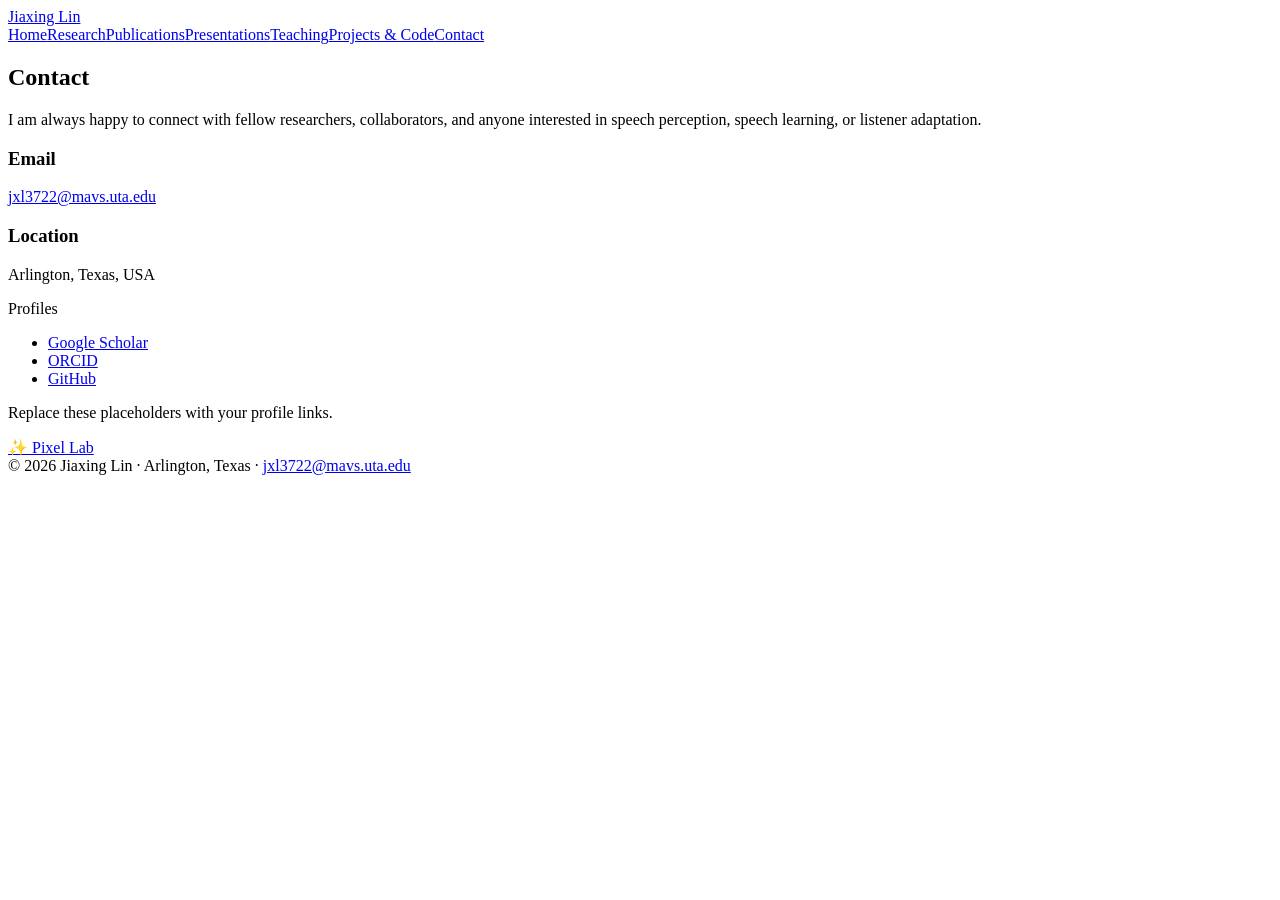
==== contact.html @ 2e75bb26 "Add files via upload" ====
<!doctype html><html lang="en"><head><meta charset="utf-8"><meta name="viewport" content="width=device-width, initial-scale=1"><title>Contact · Jiaxing Lin</title><link rel="stylesheet" href="css/style.css"></head><body>
<header class="topbar"><div class="wrap nav"><a class="brand" href="index.html">Jiaxing Lin</a><nav class="links"><a href="index.html">Home</a><a href="research.html">Research</a><a href="publications.html">Publications</a><a href="presentations.html">Presentations</a><a href="teaching.html">Teaching</a><a href="projects.html">Projects &amp; Code</a><a href="contact.html">Contact</a></nav></div></header>
<main class="section"><div class="wrap two-col"><section class="panel"><h1 class="section-title">Contact</h1><p>I am always happy to connect with fellow researchers, collaborators, and anyone interested in speech perception, speech learning, or listener adaptation.</p><div class="contact-grid"><article class="card"><h3>Email</h3><p><a href="mailto:jxl3722@mavs.uta.edu">jxl3722@mavs.uta.edu</a></p></article><article class="card"><h3>Location</h3><p>Arlington, Texas, USA</p></article></div></section><aside class="panel"><p class="subhead">Profiles</p><ul class="entry-list"><li class="entry"><a href="#">Google Scholar</a></li><li class="entry"><a href="#">ORCID</a></li><li class="entry"><a href="#">GitHub</a></li></ul><p class="entry-meta">Replace these placeholders with your profile links.</p></aside></div></main><a class="pixel-link" href="pixel-lab.html">✨ Pixel Lab</a><footer class="footer"><div class="wrap">© 2026 Jiaxing Lin · Arlington, Texas · <a href="mailto:jxl3722@mavs.uta.edu">jxl3722@mavs.uta.edu</a></div></footer><script src="js/main.js"></script></body></html>
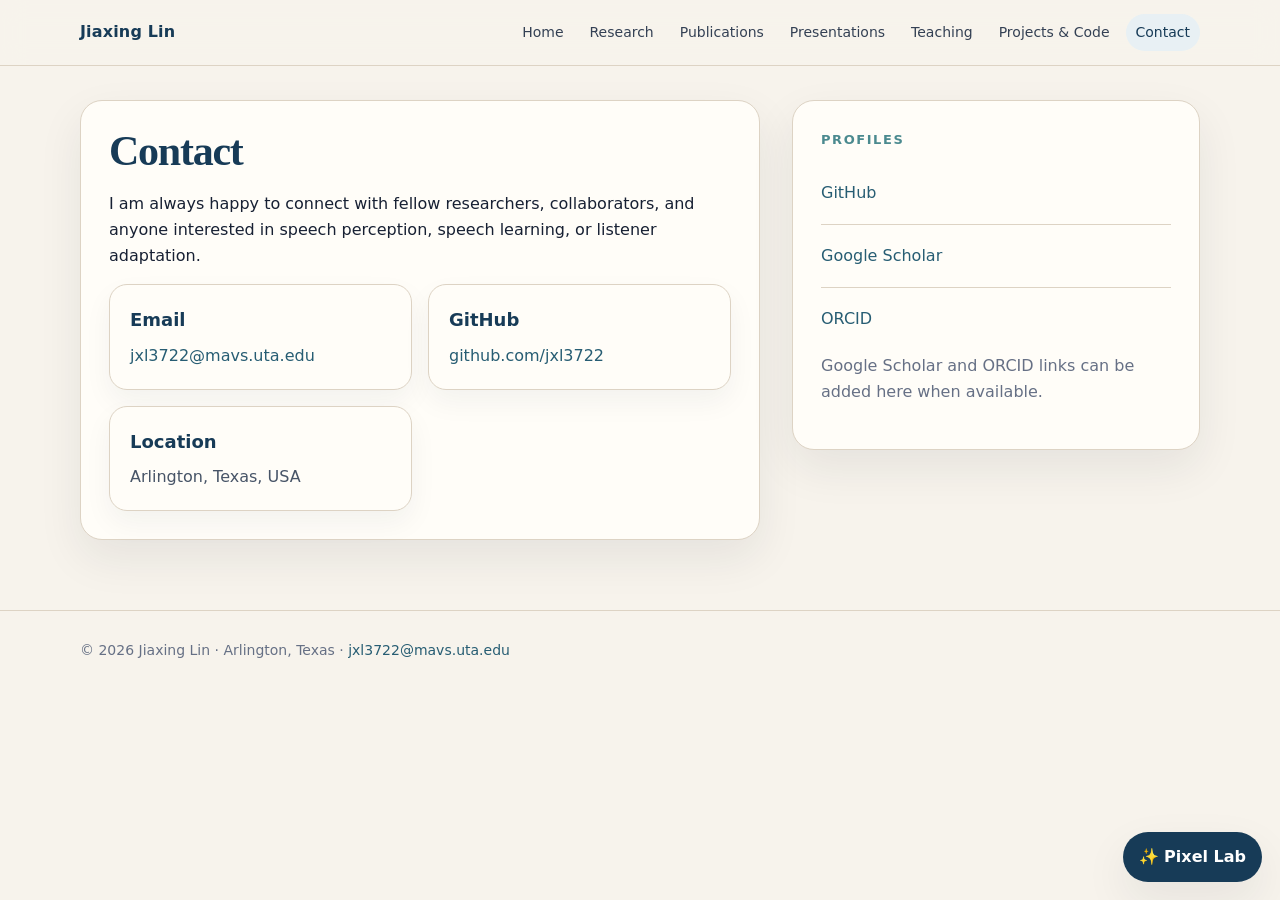
==== commit a02dde38: "contact.html" ====
--- a/contact.html
+++ b/contact.html
@@ -1,3 +1,97 @@
-<!doctype html><html lang="en"><head><meta charset="utf-8"><meta name="viewport" content="width=device-width, initial-scale=1"><title>Contact · Jiaxing Lin</title><link rel="stylesheet" href="css/style.css"></head><body>
-<header class="topbar"><div class="wrap nav"><a class="brand" href="index.html">Jiaxing Lin</a><nav class="links"><a href="index.html">Home</a><a href="research.html">Research</a><a href="publications.html">Publications</a><a href="presentations.html">Presentations</a><a href="teaching.html">Teaching</a><a href="projects.html">Projects &amp; Code</a><a href="contact.html">Contact</a></nav></div></header>
-<main class="section"><div class="wrap two-col"><section class="panel"><h1 class="section-title">Contact</h1><p>I am always happy to connect with fellow researchers, collaborators, and anyone interested in speech perception, speech learning, or listener adaptation.</p><div class="contact-grid"><article class="card"><h3>Email</h3><p><a href="mailto:jxl3722@mavs.uta.edu">jxl3722@mavs.uta.edu</a></p></article><article class="card"><h3>Location</h3><p>Arlington, Texas, USA</p></article></div></section><aside class="panel"><p class="subhead">Profiles</p><ul class="entry-list"><li class="entry"><a href="#">Google Scholar</a></li><li class="entry"><a href="#">ORCID</a></li><li class="entry"><a href="#">GitHub</a></li></ul><p class="entry-meta">Replace these placeholders with your profile links.</p></aside></div></main><a class="pixel-link" href="pixel-lab.html">✨ Pixel Lab</a><footer class="footer"><div class="wrap">© 2026 Jiaxing Lin · Arlington, Texas · <a href="mailto:jxl3722@mavs.uta.edu">jxl3722@mavs.uta.edu</a></div></footer><script src="js/main.js"></script></body></html>+<!doctype html>
+<html lang="en">
+<head>
+  <meta charset="utf-8">
+  <meta name="viewport" content="width=device-width, initial-scale=1">
+  <title>Contact · Jiaxing Lin</title>
+  <meta name="description" content="Contact Jiaxing Lin, Ph.D. student in Linguistics at the University of Texas at Arlington.">
+  <link rel="stylesheet" href="css/style.css">
+</head>
+
+<body>
+<header class="topbar">
+  <div class="wrap nav">
+    <a class="brand" href="index.html">Jiaxing Lin</a>
+    <nav class="links">
+      <a href="index.html">Home</a>
+      <a href="research.html">Research</a>
+      <a href="publications.html">Publications</a>
+      <a href="presentations.html">Presentations</a>
+      <a href="teaching.html">Teaching</a>
+      <a href="projects.html">Projects &amp; Code</a>
+      <a href="contact.html">Contact</a>
+    </nav>
+  </div>
+</header>
+
+<main class="section">
+  <div class="wrap two-col">
+    <section class="panel">
+      <h1 class="section-title">Contact</h1>
+
+      <p>
+        I am always happy to connect with fellow researchers, collaborators,
+        and anyone interested in speech perception, speech learning, or
+        listener adaptation.
+      </p>
+
+      <div class="contact-grid">
+        <article class="card">
+          <h3>Email</h3>
+          <p>
+            <a href="mailto:jxl3722@mavs.uta.edu">jxl3722@mavs.uta.edu</a>
+          </p>
+        </article>
+
+        <article class="card">
+          <h3>GitHub</h3>
+          <p>
+            <a href="https://github.com/jxl3722" target="_blank" rel="noopener">
+              github.com/jxl3722
+            </a>
+          </p>
+        </article>
+
+        <article class="card">
+          <h3>Location</h3>
+          <p>Arlington, Texas, USA</p>
+        </article>
+      </div>
+    </section>
+
+    <aside class="panel">
+      <p class="subhead">Profiles</p>
+
+      <ul class="entry-list">
+        <li class="entry">
+          <a href="https://github.com/jxl3722" target="_blank" rel="noopener">
+            GitHub
+          </a>
+        </li>
+        <li class="entry">
+          <a href="#">Google Scholar</a>
+        </li>
+        <li class="entry">
+          <a href="#">ORCID</a>
+        </li>
+      </ul>
+
+      <p class="entry-meta">
+        Google Scholar and ORCID links can be added here when available.
+      </p>
+    </aside>
+  </div>
+</main>
+
+<a class="pixel-link" href="pixel-lab.html">✨ Pixel Lab</a>
+
+<footer class="footer">
+  <div class="wrap">
+    © 2026 Jiaxing Lin · Arlington, Texas ·
+    <a href="mailto:jxl3722@mavs.uta.edu">jxl3722@mavs.uta.edu</a>
+  </div>
+</footer>
+
+<script src="js/main.js"></script>
+</body>
+</html>
--- a/css/style.css
+++ b/css/style.css
@@ -0,0 +1,50 @@
+:root{
+  --ink:#172033;--muted:#667085;--bg:#f7f3ec;--paper:#fffdf8;--line:#ddd3c4;
+  --blue:#173b57;--blue2:#275d73;--teal:#4b8a8f;--orange:#c46a3a;--sage:#e8efe8;
+  --soft-blue:#e8f0f4;--soft-orange:#f7e7d9;--shadow:0 18px 45px rgba(23,32,51,.08);
+  --sans:Inter, ui-sans-serif, system-ui, -apple-system, BlinkMacSystemFont, "Segoe UI", Arial, sans-serif;
+  --serif:Literata, Georgia, "Times New Roman", serif;
+}
+*{box-sizing:border-box}html{scroll-behavior:smooth}body{margin:0;background:var(--bg);color:var(--ink);font-family:var(--sans);line-height:1.62;font-size:16px}a{color:var(--blue2);text-decoration:none}a:hover{text-decoration:underline}.wrap{width:min(1120px,92vw);margin:0 auto}.topbar{position:sticky;top:0;z-index:10;background:rgba(247,243,236,.92);backdrop-filter:blur(12px);border-bottom:1px solid var(--line)}.nav{display:flex;align-items:center;justify-content:space-between;gap:24px;padding:14px 0}.brand{font-weight:800;color:var(--blue);letter-spacing:.01em}.links{display:flex;gap:6px;flex-wrap:wrap;justify-content:flex-end}.links a{color:#344054;font-size:14px;padding:7px 10px;border-radius:999px}.links a.active,.links a:hover{background:var(--soft-blue);color:var(--blue);text-decoration:none}.hero{padding:56px 0 36px}.hero-grid,.two-col{display:grid;grid-template-columns:minmax(0,1.25fr) minmax(280px,.75fr);gap:32px;align-items:start}.eyebrow{font-size:13px;text-transform:uppercase;letter-spacing:.12em;color:var(--teal);font-weight:800;margin:0 0 10px}.h1{font-family:var(--serif);font-size:clamp(48px,7vw,78px);line-height:.98;margin:0 0 18px;color:var(--blue);letter-spacing:-.04em}.lead{font-size:20px;max-width:760px;color:#344054;margin:0 0 22px}.chips{display:flex;gap:10px;flex-wrap:wrap}.chip{border:1px solid var(--line);background:var(--paper);padding:7px 11px;border-radius:999px;font-size:14px;color:#344054}.panel{background:var(--paper);border:1px solid var(--line);border-radius:22px;box-shadow:var(--shadow);padding:28px}.photo-card{text-align:center}.profile-photo{width:220px;height:270px;object-fit:cover;border-radius:18px;border:1px solid var(--line);background:linear-gradient(135deg,var(--soft-blue),var(--soft-orange));display:block;margin:0 auto 16px}.photo-fallback{width:220px;height:270px;border-radius:18px;border:1px dashed #b8aa96;background:linear-gradient(135deg,var(--soft-blue),var(--soft-orange));display:flex;align-items:center;justify-content:center;margin:0 auto 16px;color:var(--muted);font-weight:700}.photo-card h2{font-family:var(--serif);font-size:26px;margin:0 0 4px;color:var(--blue)}.photo-card p{margin:2px 0;color:var(--muted)}.section{padding:34px 0}.section-title{font-family:var(--serif);font-size:42px;line-height:1.05;margin:0 0 18px;color:var(--blue);letter-spacing:-.03em}.subhead{font-size:13px;text-transform:uppercase;letter-spacing:.12em;font-weight:800;color:var(--teal);margin:0 0 8px}.cards{display:grid;grid-template-columns:repeat(3,minmax(0,1fr));gap:16px;margin-top:22px}.card{background:var(--paper);border:1px solid var(--line);border-radius:18px;padding:20px;box-shadow:0 12px 28px rgba(23,32,51,.05)}.card h3{margin:0 0 8px;color:var(--blue);font-size:18px}.card p{margin:0;color:#475467}.entry-list{list-style:none;margin:12px 0 0;padding:0}.entry{padding:18px 0;border-bottom:1px solid var(--line)}.entry:last-child{border-bottom:0}.entry-title{font-weight:800;color:var(--ink)}.entry-meta{color:var(--muted);margin-top:4px}.badge{display:inline-block;background:var(--soft-orange);color:#8b3f19;border:1px solid #edc6aa;padding:3px 8px;border-radius:999px;font-size:12px;font-weight:800;margin-left:6px}.diagram{background:linear-gradient(135deg,var(--soft-blue),#fff);border:1px solid var(--line);border-radius:20px;padding:22px}.wave{height:72px;display:flex;gap:4px;align-items:center;justify-content:center;border-radius:14px;background:#fff;border:1px solid var(--line);overflow:hidden}.wave span{width:7px;border-radius:999px;background:var(--teal)}.flow{display:flex;gap:10px;align-items:center;justify-content:space-between;flex-wrap:wrap}.step{text-align:center;min-width:90px}.step .icon{display:block;font-size:30px;margin-bottom:6px}.arrow{color:var(--orange);font-weight:900}.question{display:grid;grid-template-columns:34px 1fr;gap:10px;align-items:start;margin:12px 0}.num{background:var(--blue);color:white;border-radius:50%;width:30px;height:30px;display:flex;align-items:center;justify-content:center;font-weight:800}.timeline{position:relative;padding-left:22px}.timeline:before{content:"";position:absolute;left:7px;top:6px;bottom:6px;width:2px;background:var(--teal)}.timeline-item{position:relative;margin-bottom:16px}.timeline-item:before{content:"";position:absolute;left:-20px;top:6px;width:12px;height:12px;border-radius:50%;background:var(--orange);border:3px solid var(--paper);box-shadow:0 0 0 1px var(--orange)}.split{display:grid;grid-template-columns:minmax(0,1fr) 320px;gap:26px}.side-stack{display:grid;gap:16px}.svg-icon{width:100%;height:190px}.contact-grid{display:grid;grid-template-columns:repeat(2,minmax(0,1fr));gap:16px}.footer{padding:28px 0 42px;color:var(--muted);font-size:14px;border-top:1px solid var(--line);margin-top:36px}.pixel-link{position:fixed;right:18px;bottom:18px;background:var(--blue);color:white;border:0;border-radius:999px;padding:12px 16px;box-shadow:var(--shadow);font-weight:800;z-index:20}.pixel-link:hover{text-decoration:none;background:var(--blue2)}
+.pixel-page{background:#102d42;color:#fff;min-height:100vh;font-family:var(--sans)}.pixel-shell{width:min(1060px,94vw);margin:0 auto;padding:26px 0}.pixel-box{background:#fff4d7;color:#172033;border:6px solid #173b57;box-shadow:8px 8px 0 rgba(0,0,0,.18);border-radius:10px;padding:26px}.pixel-title{font-family:var(--serif);font-size:56px;color:#173b57;margin:0 0 10px}.pixel-grid{display:grid;grid-template-columns:1fr 330px;gap:20px}.pixel-nav{display:flex;gap:8px;flex-wrap:wrap;margin-bottom:18px}.pixel-nav a{background:#2f6d80;color:#fff;padding:8px 12px;border-radius:8px;border:2px solid #0d2636}.pixel-nav a:hover{background:#f2c66d;color:#172033;text-decoration:none}.pixel-card{background:#fff9eb;border:3px solid #173b57;border-radius:8px;padding:16px;margin:14px 0}.mini-pixel{background:#e8efe8;border:3px solid #3f6f43;border-radius:8px;padding:14px;margin-bottom:12px}.pixel-avatar{height:330px;background:linear-gradient(#8ecae6 0 45%,#7ab77c 45% 55%,#7a4d2e 55%);border:5px solid #9d6b35;border-radius:8px;position:relative;overflow:hidden}.pixel-head{position:absolute;left:50%;top:70px;transform:translateX(-50%);width:120px;height:120px;background:#f1c29c;border:5px solid #5e3928;border-radius:35%}.pixel-hair{position:absolute;left:50%;top:48px;transform:translateX(-50%);width:140px;height:70px;background:#1e2225;border-radius:48% 52% 35% 35%}.pixel-body{position:absolute;left:50%;top:185px;transform:translateX(-50%);width:190px;height:120px;background:#1f5a7a;border:5px solid #0d2636;border-bottom:0;border-radius:24px 24px 0 0}.pixel-desk{position:absolute;bottom:0;left:0;right:0;height:70px;background:#7a4d2e;border-top:5px solid #51331f}.pixel-label{position:absolute;bottom:18px;left:20px;background:#51331f;color:#fff4d7;border:3px solid #d7a86e;padding:4px 10px;font-weight:800}.pixel-widget-row{display:grid;grid-template-columns:repeat(3,minmax(0,1fr));gap:14px;margin-top:16px}.pixel-widget{background:#fff9eb;color:#172033;border:4px solid #173b57;border-radius:8px;padding:14px}.pixel-widget h3{margin:0 0 8px;color:#173b57}.back-clean{position:fixed;right:18px;bottom:18px;background:#f2c66d;color:#172033;border-radius:999px;padding:12px 16px;font-weight:900;box-shadow:0 12px 30px rgba(0,0,0,.25)}
+@media(max-width:900px){.hero-grid,.two-col,.split,.pixel-grid{grid-template-columns:1fr}.cards,.contact-grid,.pixel-widget-row{grid-template-columns:1fr}.links{justify-content:flex-start}.nav{align-items:flex-start;flex-direction:column}.profile-photo,.photo-fallback{width:190px;height:230px;margin-left:0}.photo-card{text-align:left}.h1{font-size:50px}.section-title{font-size:34px}}
+
+/* v13 refinements */
+.figure-card{background:transparent;border:0;box-shadow:none;padding:0}.figure-card img{display:block;width:100%;height:auto;border-radius:22px;box-shadow:var(--shadow)}
+.teaching-page .section-title{font-size:34px}.teaching-page h3{font-size:20px;margin-top:20px}.teaching-page .panel{padding:24px}.teaching-page .entry{padding:13px 0}.teaching-page .entry-title{font-size:16px}.teaching-page .entry-meta{font-size:15px}.teaching-page .side-stack .panel,.teaching-page .side-stack .diagram{padding:22px}.teaching-page .chip{font-size:13px;padding:6px 10px}.teaching-page .timeline-item{font-size:15px;line-height:1.45;margin-bottom:12px}
+.pixel-page{background:#102d42}.pixel-shell{width:min(1120px,94vw);padding:24px 0 72px}.pixel-lab-hero{margin-top:18px}.pixel-lab-image{display:block;width:100%;height:auto;border-radius:8px;box-shadow:0 22px 60px rgba(0,0,0,.35)}.back-clean{font-family:var(--sans)}
+@media(max-width:900px){.teaching-page .section-title{font-size:30px}.pixel-shell{width:96vw}}
+
+
+/* v14 refinements */
+.research-layout{grid-template-columns:minmax(0,1fr) 420px;align-items:start}
+.research-figure-card img{width:100%;height:auto;border-radius:24px}
+.research-page .entry-desc{margin:8px 0 0;color:#475467}
+.teaching-page .section-title{font-size:30px}
+.teaching-page h3{font-size:18px;margin-top:16px;margin-bottom:4px}
+.teaching-page .panel{padding:22px}
+.teaching-page .entry{padding:10px 0}
+.teaching-page .entry-title{font-size:15px;line-height:1.35}
+.teaching-page .entry-meta{font-size:14px;line-height:1.35}
+.teaching-page .subhead{font-size:12px}
+.teaching-page .chip{font-size:12px;padding:5px 9px}
+.teaching-page .timeline-item{font-size:14px;line-height:1.35;margin-bottom:10px}
+.presentations-page .panel p{max-width:62ch}
+.minimalist-pixel{display:flex;align-items:flex-start;justify-content:center;background:#102d42;padding:26px 14px 88px}
+.pixel-poster-shell{width:min(1180px,96vw)}
+.pixel-lab-poster{display:block;width:100%;height:auto;border-radius:10px;box-shadow:0 24px 70px rgba(0,0,0,.35)}
+@media(max-width:1100px){.research-layout{grid-template-columns:1fr}.minimalist-pixel{padding-top:16px}}
+@media(max-width:900px){.teaching-page .section-title{font-size:28px}.teaching-page .entry-title{font-size:14px}.teaching-page .entry-meta,.teaching-page .timeline-item{font-size:13px}}
+
+
+/* v15 content refinements */
+.home-cycle .figure-card img{width:100%;height:auto;border-radius:26px;display:block}
+.home-cycle .panel{display:flex;flex-direction:column;justify-content:center}
+.hero .chips .chip{margin-bottom:8px}
+
+
+/* v17 information architecture refinements */
+.home-about{padding-bottom:20px}.home-about p:not(.eyebrow):not(.lead){max-width:780px;color:#344054}.home-support{padding-top:18px;padding-bottom:18px}.home-support .two-col{grid-template-columns:minmax(0,.92fr) minmax(300px,.8fr)}
+.research-intro{margin-bottom:24px}.adaptation-feature{margin-bottom:26px}.adaptation-feature img{display:block;width:100%;height:auto;border-radius:26px;box-shadow:var(--shadow);border:1px solid var(--line);background:white}.research-lower{grid-template-columns:minmax(0,1fr) 360px}.research-page .section-title{margin-bottom:12px}.research-page .panel h3:first-of-type{margin-top:4px}
+.teaching-page{font-size:14px}.teaching-page .section-title{font-size:26px}.teaching-page h3{font-size:16px;margin-top:12px;margin-bottom:2px}.teaching-page .panel{padding:18px}.teaching-page .entry{padding:7px 0}.teaching-page .entry-title{font-size:13.5px;line-height:1.28}.teaching-page .entry-meta{font-size:12.8px;line-height:1.28}.teaching-page .subhead{font-size:11px}.teaching-page .chip{font-size:11.5px;padding:4px 8px}.teaching-page .timeline-item{font-size:12.5px;line-height:1.28;margin-bottom:8px}.teaching-page .diagram{padding:18px}.teaching-layout{grid-template-columns:minmax(0,1fr) 300px}.projects-page .card p{color:#475467}
+@media(max-width:1000px){.research-lower,.teaching-layout{grid-template-columns:1fr}.home-support .two-col{grid-template-columns:1fr}}
